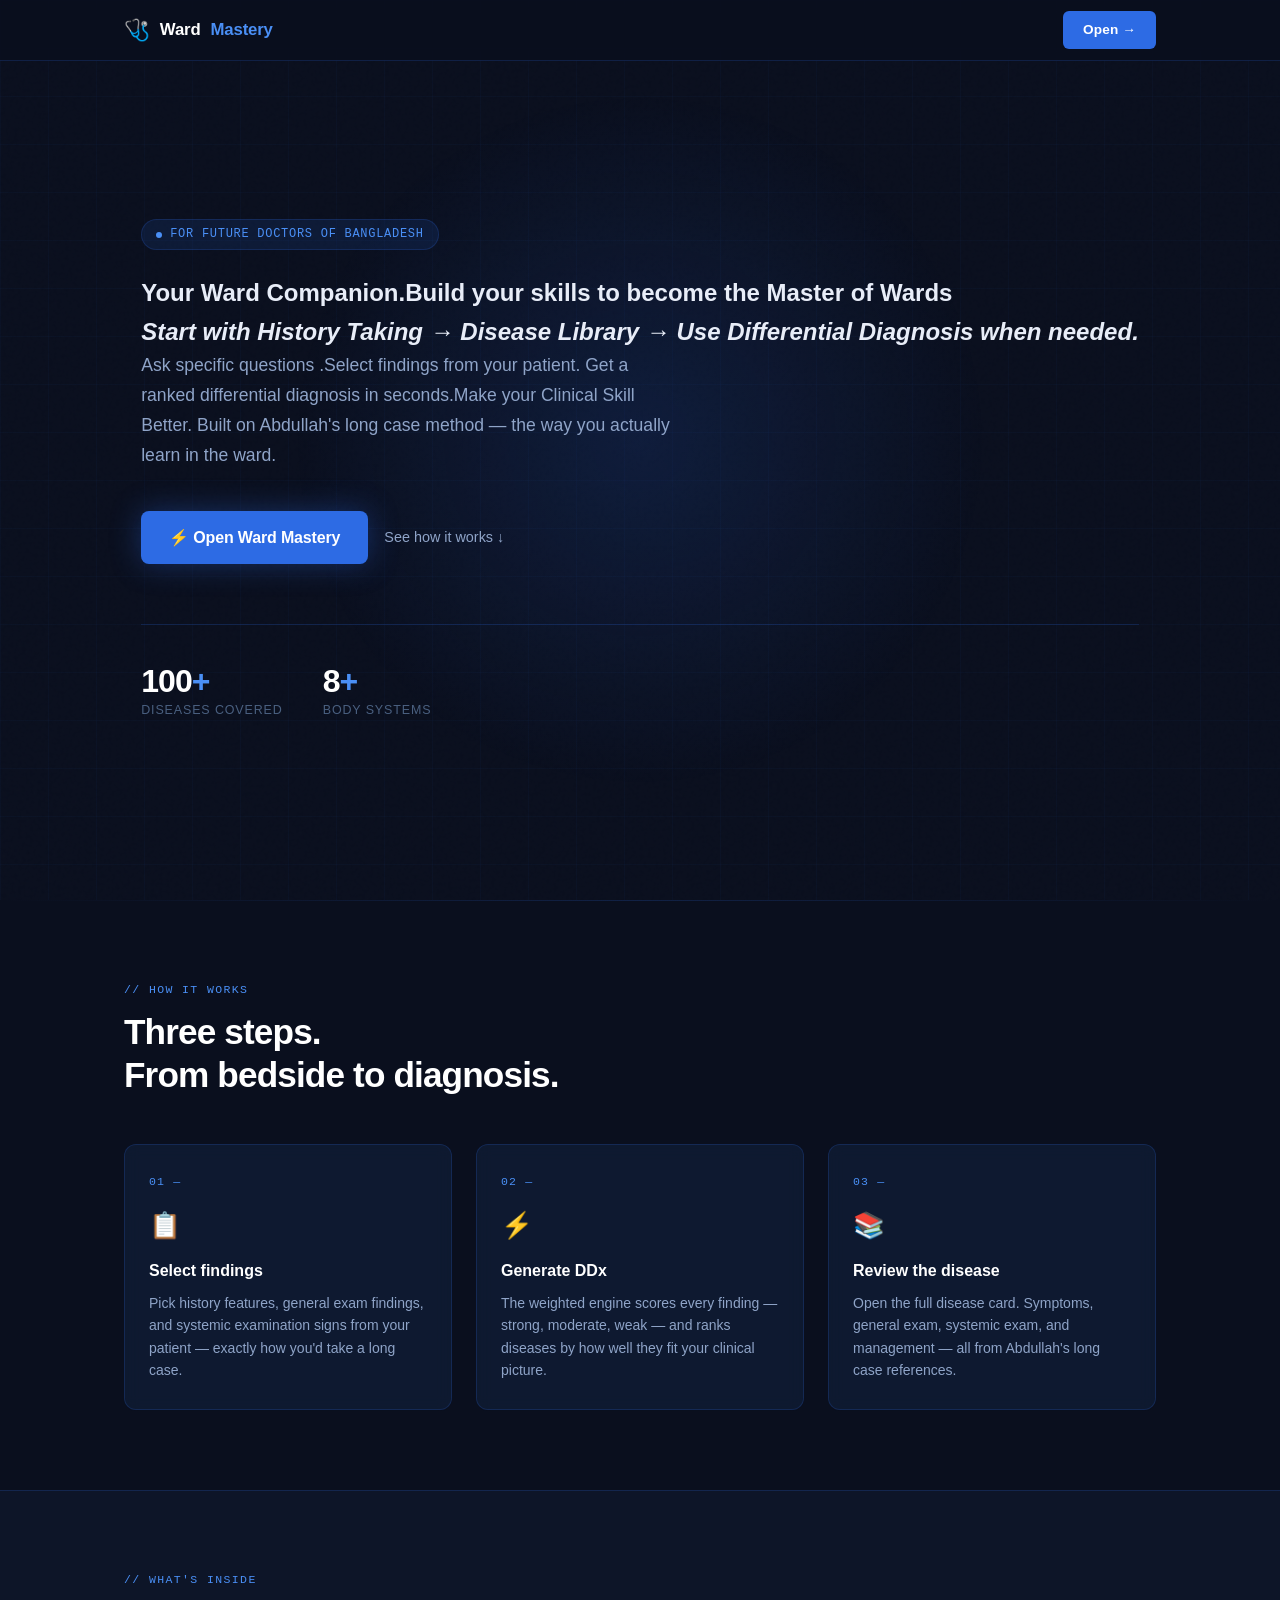
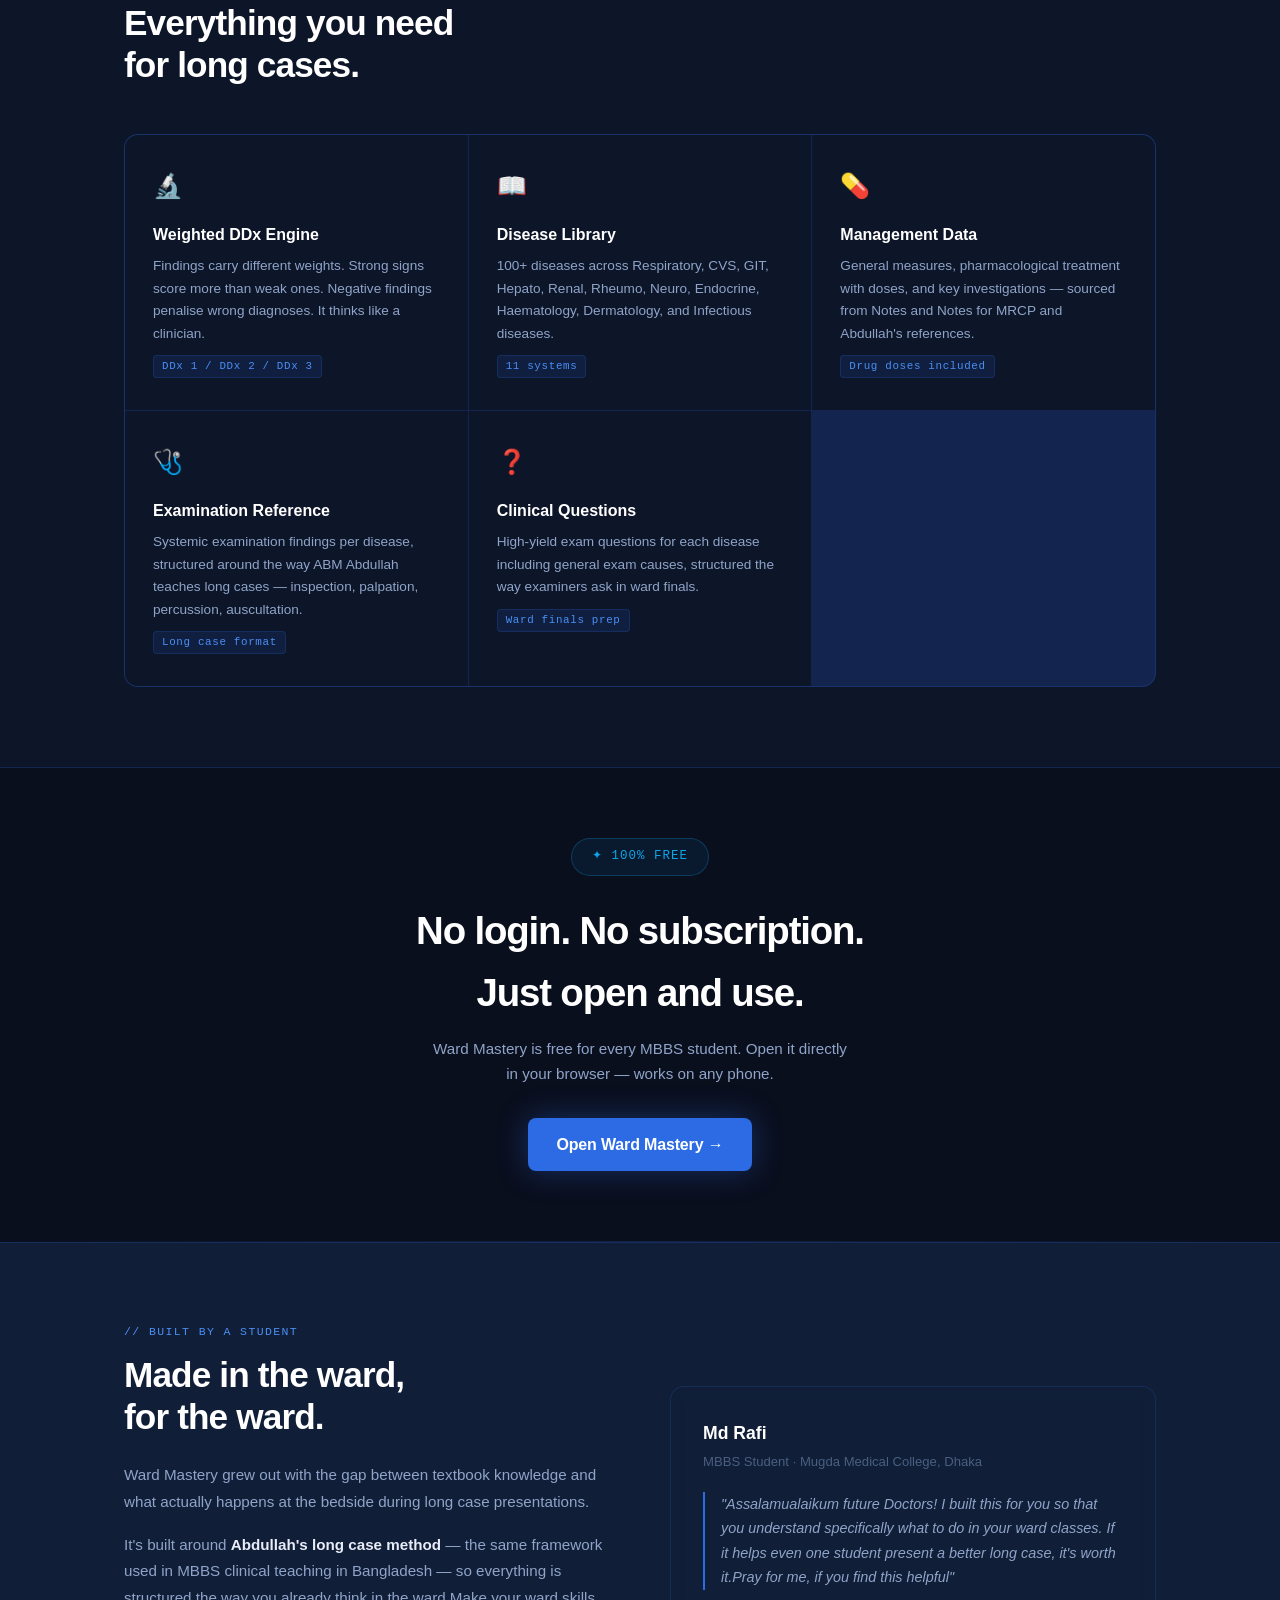
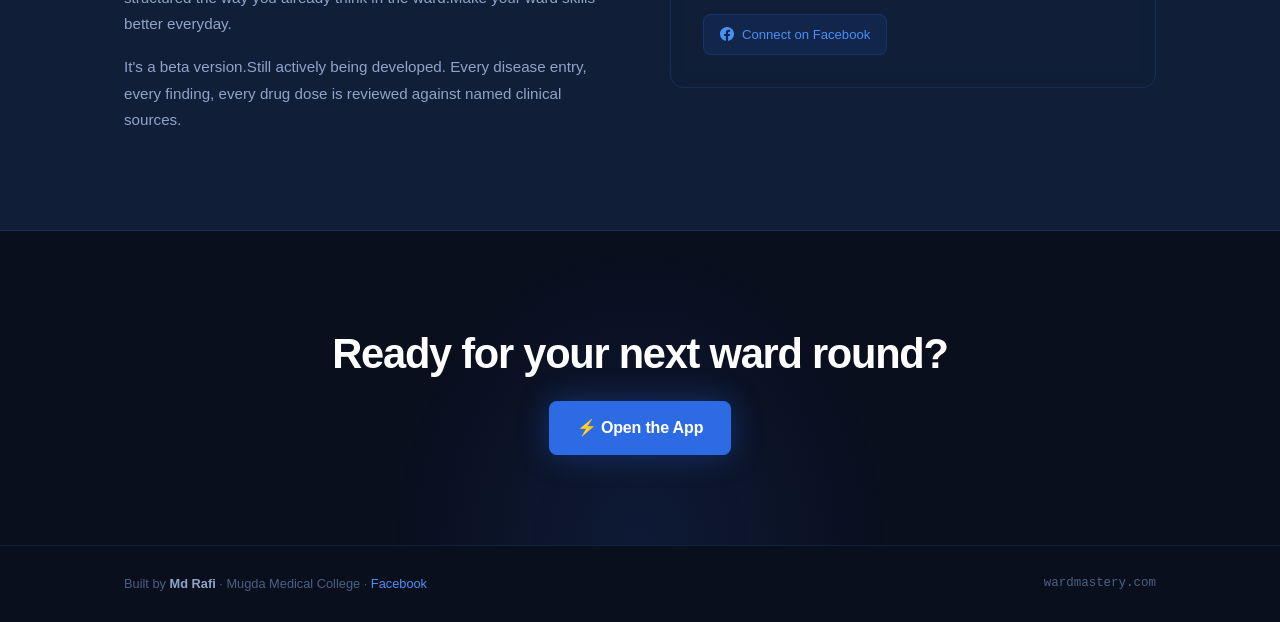
==== index.html @ 98b62cab "Update index.html" ====
<!DOCTYPE html>
<html lang="en">
<head>
  <meta charset="UTF-8" />
  <meta name="viewport" content="width=device-width, initial-scale=1.0" />

  <!-- SEO -->
  <title>Ward Mastery — Clinical Diagnosis Tool for MBBS Students</title>
  <meta name="description" content="Ward Mastery is a clinical diagnosis tool built for MBBS students to help in their ward classes such as - history taking and clinical examination. Weighted differential diagnosis engine, 100+ diseases, clinical examination references — all in one place." />
  <meta name="keywords" content="MBBS ward, clinical diagnosis, differential diagnosis, DDx, medical student Bangladesh, ward rounds, clinical medicine" />
  <meta name="author" content="Md Rafi, Mugda Medical College" />
  <link rel="canonical" href="https://wardmastery.com/" />

  <!-- Open Graph (WhatsApp / Facebook preview) -->
  <meta property="og:type" content="website" />
  <meta property="og:url" content="https://wardmastery.com/" />
  <meta property="og:title" content="Ward Mastery — Clinical Diagnosis Tool for MBBS Students" />
  <meta property="og:description" content="Clinical DDx engine for ward rounds. 100+ diseases, weighted scoring, clinical examination references. Built by a student, for students." />
  <meta property="og:image" content="https://wardmastery.com/og-image.png" />

  <!-- Twitter Card -->
  <meta name="twitter:card" content="summary_large_image" />
  <meta name="twitter:title" content="Ward Mastery — Clinical Diagnosis Tool" />
  <meta name="twitter:description" content="DDx engine for MBBS ward rounds. 100+ diseases. Built by Md Rafi, Mugda Medical College." />

  <style>
    /* ── TOKENS ─────────────────────────────────────────── */
    :root {
      --navy:      #0a0f1e;
      --navy-2:    #0d1528;
      --navy-3:    #111e38;
      --blue:      #1a3a6b;
      --accent:    #2d6be4;
      --accent-2:  #4a8ff5;
      --teal:      #0ea5e9;
      --glow:      rgba(45,107,228,0.18);
      --text:      #e8edf8;
      --text-dim:  #8fa4c8;
      --text-faint:#4a6080;
      --border:    rgba(45,107,228,0.2);
      --card-bg:   rgba(17,30,56,0.7);
      --white:     #ffffff;
      --font-head: 'Sora', 'Inter', sans-serif;
      --font-body: 'Inter', 'Segoe UI', sans-serif;
      --font-mono: 'JetBrains Mono', monospace;
    }

    /* ── RESET ──────────────────────────────────────────── */
    *, *::before, *::after { box-sizing: border-box; margin: 0; padding: 0; }
    html { scroll-behavior: smooth; }
    body {
      background: var(--navy);
      color: var(--text);
      font-family: var(--font-body);
      font-size: 16px;
      line-height: 1.6;
      overflow-x: hidden;
    }
    a { color: inherit; text-decoration: none; }
    img { display: block; max-width: 100%; }

    /* ── FONTS ──────────────────────────────────────────── */
    @import url('https://fonts.googleapis.com/css2?family=Sora:wght@300;400;600;700;800&family=Inter:wght@300;400;500;600&family=JetBrains+Mono:wght@400;500&display=swap');

    /* ── NOISE TEXTURE OVERLAY ──────────────────────────── */
    body::before {
      content: '';
      position: fixed;
      inset: 0;
      background-image: url("data:image/svg+xml,%3Csvg viewBox='0 0 256 256' xmlns='http://www.w3.org/2000/svg'%3E%3Cfilter id='noise'%3E%3CfeTurbulence type='fractalNoise' baseFrequency='0.9' numOctaves='4' stitchTiles='stitch'/%3E%3C/filter%3E%3Crect width='100%25' height='100%25' filter='url(%23noise)' opacity='0.04'/%3E%3C/svg%3E");
      pointer-events: none;
      z-index: 0;
      opacity: 0.4;
    }

    /* ── GRID LINES (signature element) ─────────────────── */
    body::after {
      content: '';
      position: fixed;
      inset: 0;
      background-image:
        linear-gradient(rgba(45,107,228,0.04) 1px, transparent 1px),
        linear-gradient(90deg, rgba(45,107,228,0.04) 1px, transparent 1px);
      background-size: 48px 48px;
      pointer-events: none;
      z-index: 0;
    }

    /* ── LAYOUT UTILITIES ───────────────────────────────── */
    .container {
      max-width: 1080px;
      margin: 0 auto;
      padding: 0 24px;
      position: relative;
      z-index: 1;
    }
    .section { padding: 80px 0; }

    /* ── NAV ────────────────────────────────────────────── */
    nav {
      position: fixed;
      top: 0; left: 0; right: 0;
      z-index: 100;
      background: rgba(10,15,30,0.85);
      backdrop-filter: blur(16px);
      border-bottom: 1px solid var(--border);
    }
    .nav-inner {
      display: flex;
      align-items: center;
      justify-content: space-between;
      height: 60px;
      max-width: 1080px;
      margin: 0 auto;
      padding: 0 24px;
    }
    .nav-logo {
      display: flex;
      align-items: center;
      gap: 10px;
      font-family: var(--font-head);
      font-weight: 700;
      font-size: 1.05rem;
      color: var(--white);
      letter-spacing: -0.01em;
    }
    .nav-logo .stethoscope { font-size: 1.3rem; }
    .nav-logo span { color: var(--accent-2); }
    .nav-cta {
      background: var(--accent);
      color: var(--white);
      padding: 8px 20px;
      border-radius: 6px;
      font-size: 0.85rem;
      font-weight: 600;
      font-family: var(--font-head);
      letter-spacing: 0.01em;
      transition: background 0.2s;
    }
    .nav-cta:hover { background: var(--accent-2); }

    /* ── HERO ───────────────────────────────────────────── */
    .hero {
      min-height: 100vh;
      display: flex;
      align-items: center;
      padding: 100px 0 60px;
      position: relative;
      overflow: hidden;
    }
    /* Radial glow behind hero */
    .hero-glow {
      position: absolute;
      top: 10%;
      left: 50%;
      transform: translateX(-50%);
      width: 700px;
      height: 700px;
      background: radial-gradient(ellipse at center, rgba(45,107,228,0.15) 0%, transparent 70%);
      pointer-events: none;
    }
    .hero-eyebrow {
      display: inline-flex;
      align-items: center;
      gap: 8px;
      background: rgba(45,107,228,0.12);
      border: 1px solid var(--border);
      border-radius: 100px;
      padding: 5px 14px;
      font-size: 0.75rem;
      font-family: var(--font-mono);
      color: var(--accent-2);
      letter-spacing: 0.06em;
      text-transform: uppercase;
      margin-bottom: 24px;
    }
    .hero-eyebrow::before {
      content: '';
      width: 6px; height: 6px;
      border-radius: 50%;
      background: var(--accent-2);
      animation: pulse 2s infinite;
    }
    @keyframes pulse {
      0%, 100% { opacity: 1; transform: scale(1); }
      50% { opacity: 0.5; transform: scale(0.8); }
    }
    .hero h1 {
      font-family: var(--font-head);
      font-size: clamp(2.4rem, 6vw, 4rem);
      font-weight: 800;
      line-height: 1.1;
      letter-spacing: -0.03em;
      color: var(--white);
      margin-bottom: 20px;
    }
    .hero h1 em {
      font-style: normal;
      background: linear-gradient(135deg, var(--accent-2), var(--teal));
      -webkit-background-clip: text;
      -webkit-text-fill-color: transparent;
      background-clip: text;
    }
    .hero-sub {
      font-size: 1.1rem;
      color: var(--text-dim);
      max-width: 540px;
      margin-bottom: 40px;
      font-weight: 400;
      line-height: 1.7;
    }
    .hero-actions {
      display: flex;
      align-items: center;
      gap: 16px;
      flex-wrap: wrap;
    }
    .btn-primary {
      display: inline-flex;
      align-items: center;
      gap: 8px;
      background: var(--accent);
      color: var(--white);
      padding: 14px 28px;
      border-radius: 8px;
      font-family: var(--font-head);
      font-weight: 700;
      font-size: 1rem;
      letter-spacing: -0.01em;
      transition: all 0.2s;
      box-shadow: 0 0 30px rgba(45,107,228,0.35);
    }
    .btn-primary:hover {
      background: var(--accent-2);
      box-shadow: 0 0 40px rgba(74,143,245,0.45);
      transform: translateY(-1px);
    }
    .btn-ghost {
      display: inline-flex;
      align-items: center;
      gap: 8px;
      color: var(--text-dim);
      font-size: 0.9rem;
      font-weight: 500;
      transition: color 0.2s;
    }
    .btn-ghost:hover { color: var(--text); }

    /* ── HERO STATS ROW ─────────────────────────────────── */
    .hero-stats {
      display: flex;
      gap: 40px;
      margin-top: 60px;
      padding-top: 40px;
      border-top: 1px solid var(--border);
      flex-wrap: wrap;
    }
    .stat-item {}
    .stat-num {
      font-family: var(--font-head);
      font-size: 2rem;
      font-weight: 800;
      color: var(--white);
      letter-spacing: -0.03em;
      line-height: 1;
    }
    .stat-num span { color: var(--accent-2); }
    .stat-label {
      font-size: 0.78rem;
      color: var(--text-faint);
      text-transform: uppercase;
      letter-spacing: 0.07em;
      margin-top: 4px;
    }

    /* ── HOW IT WORKS ───────────────────────────────────── */
    .section-label {
      font-family: var(--font-mono);
      font-size: 0.72rem;
      letter-spacing: 0.12em;
      text-transform: uppercase;
      color: var(--accent-2);
      margin-bottom: 12px;
    }
    .section-title {
      font-family: var(--font-head);
      font-size: clamp(1.6rem, 3.5vw, 2.2rem);
      font-weight: 700;
      color: var(--white);
      letter-spacing: -0.025em;
      line-height: 1.2;
      margin-bottom: 48px;
    }
    .steps {
      display: grid;
      grid-template-columns: repeat(auto-fit, minmax(240px, 1fr));
      gap: 24px;
    }
    .step-card {
      background: var(--card-bg);
      border: 1px solid var(--border);
      border-radius: 12px;
      padding: 28px 24px;
      backdrop-filter: blur(8px);
      transition: border-color 0.2s, transform 0.2s;
    }
    .step-card:hover {
      border-color: rgba(45,107,228,0.5);
      transform: translateY(-2px);
    }
    .step-num {
      font-family: var(--font-mono);
      font-size: 0.72rem;
      color: var(--accent-2);
      letter-spacing: 0.1em;
      margin-bottom: 14px;
    }
    .step-icon { font-size: 1.6rem; margin-bottom: 12px; }
    .step-title {
      font-family: var(--font-head);
      font-weight: 600;
      font-size: 1rem;
      color: var(--white);
      margin-bottom: 8px;
    }
    .step-desc {
      font-size: 0.875rem;
      color: var(--text-dim);
      line-height: 1.6;
    }

    /* ── FEATURES GRID ──────────────────────────────────── */
    .features {
      background: var(--navy-2);
      border-top: 1px solid var(--border);
      border-bottom: 1px solid var(--border);
    }
    .features-grid {
      display: grid;
      grid-template-columns: repeat(auto-fit, minmax(280px, 1fr));
      gap: 1px;
      background: var(--border);
      border: 1px solid var(--border);
      border-radius: 14px;
      overflow: hidden;
    }
    .feature-cell {
      background: var(--navy-2);
      padding: 32px 28px;
      transition: background 0.2s;
    }
    .feature-cell:hover { background: var(--navy-3); }
    .feature-icon {
      font-size: 1.5rem;
      margin-bottom: 16px;
    }
    .feature-title {
      font-family: var(--font-head);
      font-weight: 600;
      font-size: 1rem;
      color: var(--white);
      margin-bottom: 8px;
    }
    .feature-desc {
      font-size: 0.85rem;
      color: var(--text-dim);
      line-height: 1.65;
    }
    .tag {
      display: inline-block;
      background: rgba(45,107,228,0.12);
      border: 1px solid var(--border);
      border-radius: 4px;
      padding: 2px 8px;
      font-family: var(--font-mono);
      font-size: 0.68rem;
      color: var(--accent-2);
      letter-spacing: 0.06em;
      margin-top: 10px;
    }

    /* ── FREE BANNER ────────────────────────────────────── */
    .free-banner {
      text-align: center;
      padding: 70px 0;
    }
    .free-badge {
      display: inline-flex;
      align-items: center;
      gap: 10px;
      background: rgba(14,165,233,0.08);
      border: 1px solid rgba(14,165,233,0.25);
      border-radius: 100px;
      padding: 8px 20px;
      font-family: var(--font-mono);
      font-size: 0.78rem;
      color: var(--teal);
      letter-spacing: 0.08em;
      text-transform: uppercase;
      margin-bottom: 24px;
    }
    .free-banner h2 {
      font-family: var(--font-head);
      font-size: clamp(1.6rem, 4vw, 2.4rem);
      font-weight: 800;
      color: var(--white);
      letter-spacing: -0.03em;
      margin-bottom: 14px;
    }
    .free-banner p {
      color: var(--text-dim);
      font-size: 0.95rem;
      max-width: 420px;
      margin: 0 auto 32px;
    }

    /* ── ABOUT ──────────────────────────────────────────── */
    .about {
      background: var(--navy-3);
      border-top: 1px solid var(--border);
      border-bottom: 1px solid var(--border);
    }
    .about-inner {
      display: grid;
      grid-template-columns: 1fr 1fr;
      gap: 60px;
      align-items: center;
    }
    .about-text {}
    .about-text p {
      color: var(--text-dim);
      font-size: 0.95rem;
      line-height: 1.75;
      margin-bottom: 16px;
    }
    .about-text p strong { color: var(--text); font-weight: 600; }
    .about-card {
      background: var(--card-bg);
      border: 1px solid var(--border);
      border-radius: 14px;
      padding: 32px;
      backdrop-filter: blur(8px);
    }
    .about-card-name {
      font-family: var(--font-head);
      font-weight: 700;
      font-size: 1.1rem;
      color: var(--white);
      margin-bottom: 4px;
    }
    .about-card-role {
      font-size: 0.82rem;
      color: var(--text-faint);
      margin-bottom: 20px;
    }
    .about-card-quote {
      font-size: 0.9rem;
      color: var(--text-dim);
      line-height: 1.7;
      border-left: 2px solid var(--accent);
      padding-left: 16px;
      font-style: italic;
      margin-bottom: 24px;
    }
    .about-social {
      display: inline-flex;
      align-items: center;
      gap: 8px;
      background: rgba(45,107,228,0.12);
      border: 1px solid var(--border);
      border-radius: 8px;
      padding: 9px 16px;
      font-size: 0.82rem;
      color: var(--accent-2);
      font-weight: 500;
      transition: all 0.2s;
    }
    .about-social:hover {
      background: rgba(45,107,228,0.22);
      border-color: rgba(45,107,228,0.5);
    }

    /* ── CTA BOTTOM ─────────────────────────────────────── */
    .cta-bottom {
      text-align: center;
      padding: 90px 0;
      position: relative;
    }
    .cta-glow {
      position: absolute;
      bottom: 0; left: 50%;
      transform: translateX(-50%);
      width: 500px; height: 300px;
      background: radial-gradient(ellipse at bottom, rgba(45,107,228,0.12) 0%, transparent 70%);
      pointer-events: none;
    }
    .cta-bottom h2 {
      font-family: var(--font-head);
      font-size: clamp(1.8rem, 4vw, 2.6rem);
      font-weight: 800;
      color: var(--white);
      letter-spacing: -0.03em;
      margin-bottom: 14px;
    }
    .cta-bottom p {
      color: var(--text-dim);
      font-size: 0.95rem;
      margin-bottom: 32px;
    }

    /* ── FOOTER ─────────────────────────────────────────── */
    footer {
      border-top: 1px solid var(--border);
      padding: 28px 0;
    }
    .footer-inner {
      display: flex;
      align-items: center;
      justify-content: space-between;
      gap: 16px;
      flex-wrap: wrap;
    }
    .footer-left {
      font-size: 0.8rem;
      color: var(--text-faint);
    }
    .footer-left strong { color: var(--text-dim); }
    .footer-right {
      font-size: 0.78rem;
      color: var(--text-faint);
      font-family: var(--font-mono);
    }

    /* ── DIVIDER ────────────────────────────────────────── */
    .divider {
      height: 1px;
      background: linear-gradient(90deg, transparent, var(--border), transparent);
      margin: 0;
    }

    /* ── RESPONSIVE ─────────────────────────────────────── */
    @media (max-width: 700px) {
      .about-inner { grid-template-columns: 1fr; gap: 32px; }
      .hero-stats { gap: 24px; }
      .section { padding: 60px 0; }
    }
  </style>
</head>
<body>

  <!-- NAV -->
  <nav>
    <div class="nav-inner">
      <div class="nav-logo">
        <span class="stethoscope">🩺</span>
        Ward<span>Mastery</span>
      </div>
      <a href="app.html" class="nav-cta">Open →</a>
    </div>
  </nav>

  <!-- HERO -->
  <section class="hero">
    <div class="hero-glow"></div>
    <div class="container">
      <div class="hero-eyebrow">For Future Doctors of Bangladesh</div>
      <h2>
        Your Ward Companion.Build your skills to become the Master of Wards<br />
        <em>Start with History Taking → Disease Library → Use Differential Diagnosis when needed.</em>
      </h2>
      <p class="hero-sub">
       Ask specific questions .Select findings from your patient. Get a ranked differential diagnosis in seconds.Make your Clinical Skill Better. Built on Abdullah's long case method — the way you actually learn in the ward.
      </p>
      <div class="hero-actions">
        <a href="app.html" class="btn-primary">
          ⚡ Open Ward Mastery
        </a>
        <a href="#how-it-works" class="btn-ghost">
          See how it works ↓
        </a>
      </div>
      <div class="hero-stats">
        <div class="stat-item">
          <div class="stat-num">100<span>+</span></div>
          <div class="stat-label">Diseases covered</div>
        </div>
        <div class="stat-item">
          <div class="stat-num">8<span>+</span></div>
          <div class="stat-label">Body systems</div>
        </div>
        <div class="stat-item">
        

  </section>

  <div class="divider"></div>

  <!-- HOW IT WORKS -->
  <section class="section" id="how-it-works">
    <div class="container">
      <div class="section-label">// how it works</div>
      <h2 class="section-title">Three steps.<br />From bedside to diagnosis.</h2>
      <div class="steps">
        <div class="step-card">
          <div class="step-num">01 —</div>
          <div class="step-icon">📋</div>
          <div class="step-title">Select findings</div>
          <p class="step-desc">Pick history features, general exam findings, and systemic examination signs from your patient — exactly how you'd take a long case.</p>
        </div>
        <div class="step-card">
          <div class="step-num">02 —</div>
          <div class="step-icon">⚡</div>
          <div class="step-title">Generate DDx</div>
          <p class="step-desc">The weighted engine scores every finding — strong, moderate, weak — and ranks diseases by how well they fit your clinical picture.</p>
        </div>
        <div class="step-card">
          <div class="step-num">03 —</div>
          <div class="step-icon">📚</div>
          <div class="step-title">Review the disease</div>
          <p class="step-desc">Open the full disease card. Symptoms, general exam, systemic exam, and management — all from Abdullah's long case references.</p>
        </div>
      </div>
    </div>
  </section>

  <!-- FEATURES -->
  <section class="section features" id="features">
    <div class="container">
      <div class="section-label">// what's inside</div>
      <h2 class="section-title">Everything you need<br />for long cases.</h2>
      <div class="features-grid">
        <div class="feature-cell">
          <div class="feature-icon">🔬</div>
          <div class="feature-title">Weighted DDx Engine</div>
          <p class="feature-desc">Findings carry different weights. Strong signs score more than weak ones. Negative findings penalise wrong diagnoses. It thinks like a clinician.</p>
          <div class="tag">DDx 1 / DDx 2 / DDx 3</div>
        </div>
        <div class="feature-cell">
          <div class="feature-icon">📖</div>
          <div class="feature-title">Disease Library</div>
          <p class="feature-desc">100+ diseases across Respiratory, CVS, GIT, Hepato, Renal, Rheumo, Neuro, Endocrine, Haematology, Dermatology, and Infectious diseases.</p>
          <div class="tag">11 systems</div>
        </div>
        <div class="feature-cell">
          <div class="feature-icon">💊</div>
          <div class="feature-title">Management Data</div>
          <p class="feature-desc">General measures, pharmacological treatment with doses, and key investigations — sourced from Notes and Notes for MRCP and Abdullah's references.</p>
          <div class="tag">Drug doses included</div>
        </div>
        <div class="feature-cell">
          <div class="feature-icon">🩺</div>
          <div class="feature-title">Examination Reference</div>
          <p class="feature-desc">Systemic examination findings per disease, structured around the way ABM Abdullah teaches long cases — inspection, palpation, percussion, auscultation.</p>
          <div class="tag">Long case format</div>
        </div>
        <div class="feature-cell">
          <div class="feature-icon">❓</div>
          <div class="feature-title">Clinical Questions</div>
          <p class="feature-desc">High-yield exam questions for each disease including general exam causes, structured the way examiners ask in ward finals.</p>
          <div class="tag">Ward finals prep</div>
        </div>
        </div>
      </div>
    </div>
  </section>

  <!-- FREE BANNER -->
  <section class="free-banner">
    <div class="container">
      <div class="free-badge">✦ 100% Free</div>
      <h2>No login. No subscription.<br />Just open and use.</h2>
      <p>Ward Mastery is free for every MBBS student. Open it directly in your browser — works on any phone.</p>
      <a href="app.html" class="btn-primary">Open Ward Mastery →</a>
    </div>
  </section>

  <div class="divider"></div>

  <!-- ABOUT -->
  <section class="section about" id="about">
    <div class="container">
      <div class="about-inner">
        <div class="about-text">
          <div class="section-label">// built by a student</div>
          <h2 class="section-title" style="margin-bottom:24px">Made in the ward,<br />for the ward.</h2>
          <p>Ward Mastery grew out with the gap between textbook knowledge and what actually happens at the bedside during long case presentations.</p>
          <p>It's built around <strong>Abdullah's long case method</strong> — the same framework used in MBBS clinical teaching in Bangladesh — so everything is structured the way you already think in the ward.Make your ward skills better everyday.</p>
          <p>It's a beta version.Still actively being developed. Every disease entry, every finding, every drug dose is reviewed against named clinical sources.</p>
        </div>
        <div class="about-card">
          <div class="about-card-name">Md Rafi</div>
          <div class="about-card-role">MBBS Student · Mugda Medical College, Dhaka</div>
          <div class="about-card-quote">
            "Assalamualaikum future Doctors! I built this for you so that you understand specifically what to do in your ward classes. If it helps even one student present a better long case, it's worth it.Pray for me, if you find this helpful"
          </div>
          <a href="https://www.facebook.com/mohammadrafi1302" target="_blank" rel="noopener" class="about-social">
            <svg width="14" height="14" viewBox="0 0 24 24" fill="currentColor"><path d="M24 12.073c0-6.627-5.373-12-12-12s-12 5.373-12 12c0 5.99 4.388 10.954 10.125 11.854v-8.385H7.078v-3.47h3.047V9.43c0-3.007 1.792-4.669 4.533-4.669 1.312 0 2.686.235 2.686.235v2.953H15.83c-1.491 0-1.956.925-1.956 1.874v2.25h3.328l-.532 3.47h-2.796v8.385C19.612 23.027 24 18.062 24 12.073z"/></svg>
            Connect on Facebook
          </a>
        </div>
      </div>
    </div>
  </section>

  <!-- CTA BOTTOM -->
  <section class="cta-bottom">
    <div class="cta-glow"></div>
    <div class="container">
      <h2>Ready for your next ward round?</h2>
      <a href="app.html" class="btn-primary">⚡ Open the App</a>
    </div>
  </section>

  <!-- FOOTER -->
  <footer>
    <div class="container">
      <div class="footer-inner">
        <div class="footer-left">
          Built by <strong>Md Rafi</strong> · Mugda Medical College ·
          <a href="https://www.facebook.com/mohammadrafi1302" target="_blank" rel="noopener" style="color:var(--accent-2)">Facebook</a>
        </div>
        <div class="footer-right">wardmastery.com </div>
      </div>
    </div>
  </footer>

</body>
</html>
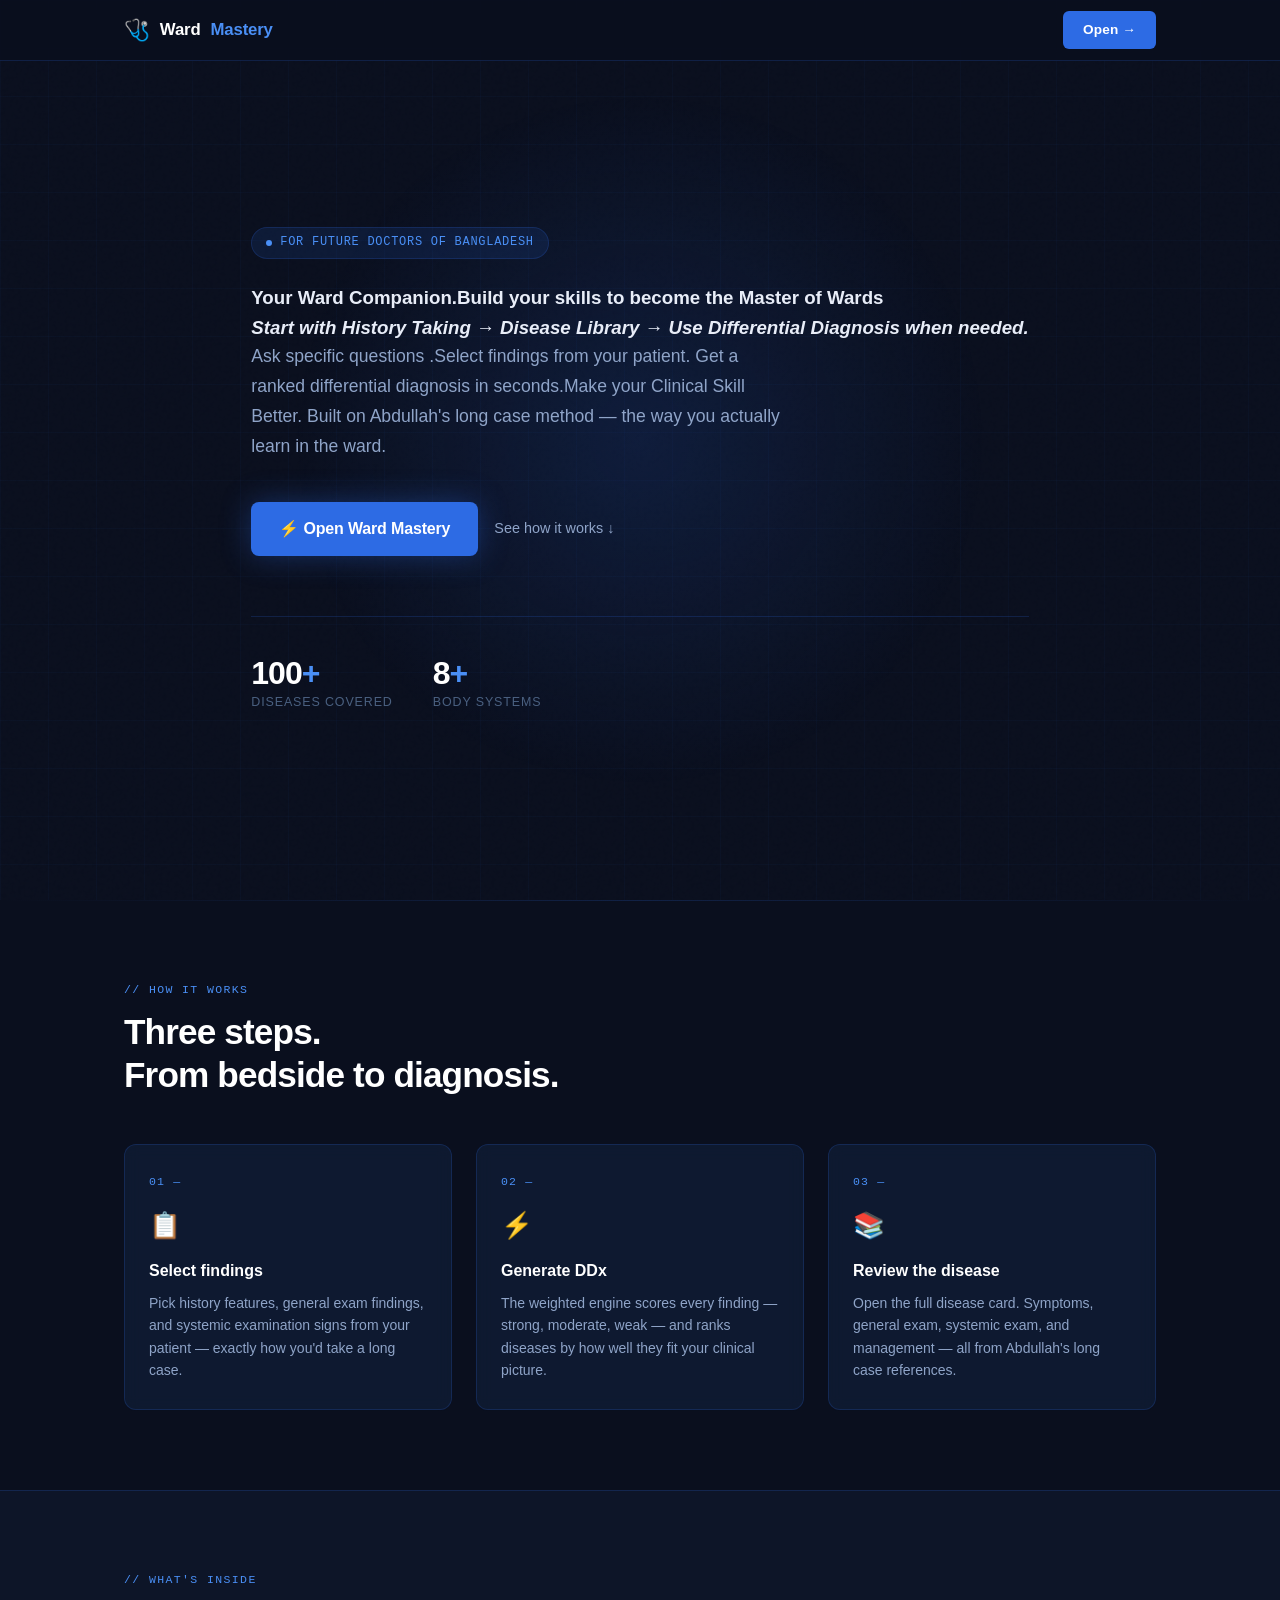
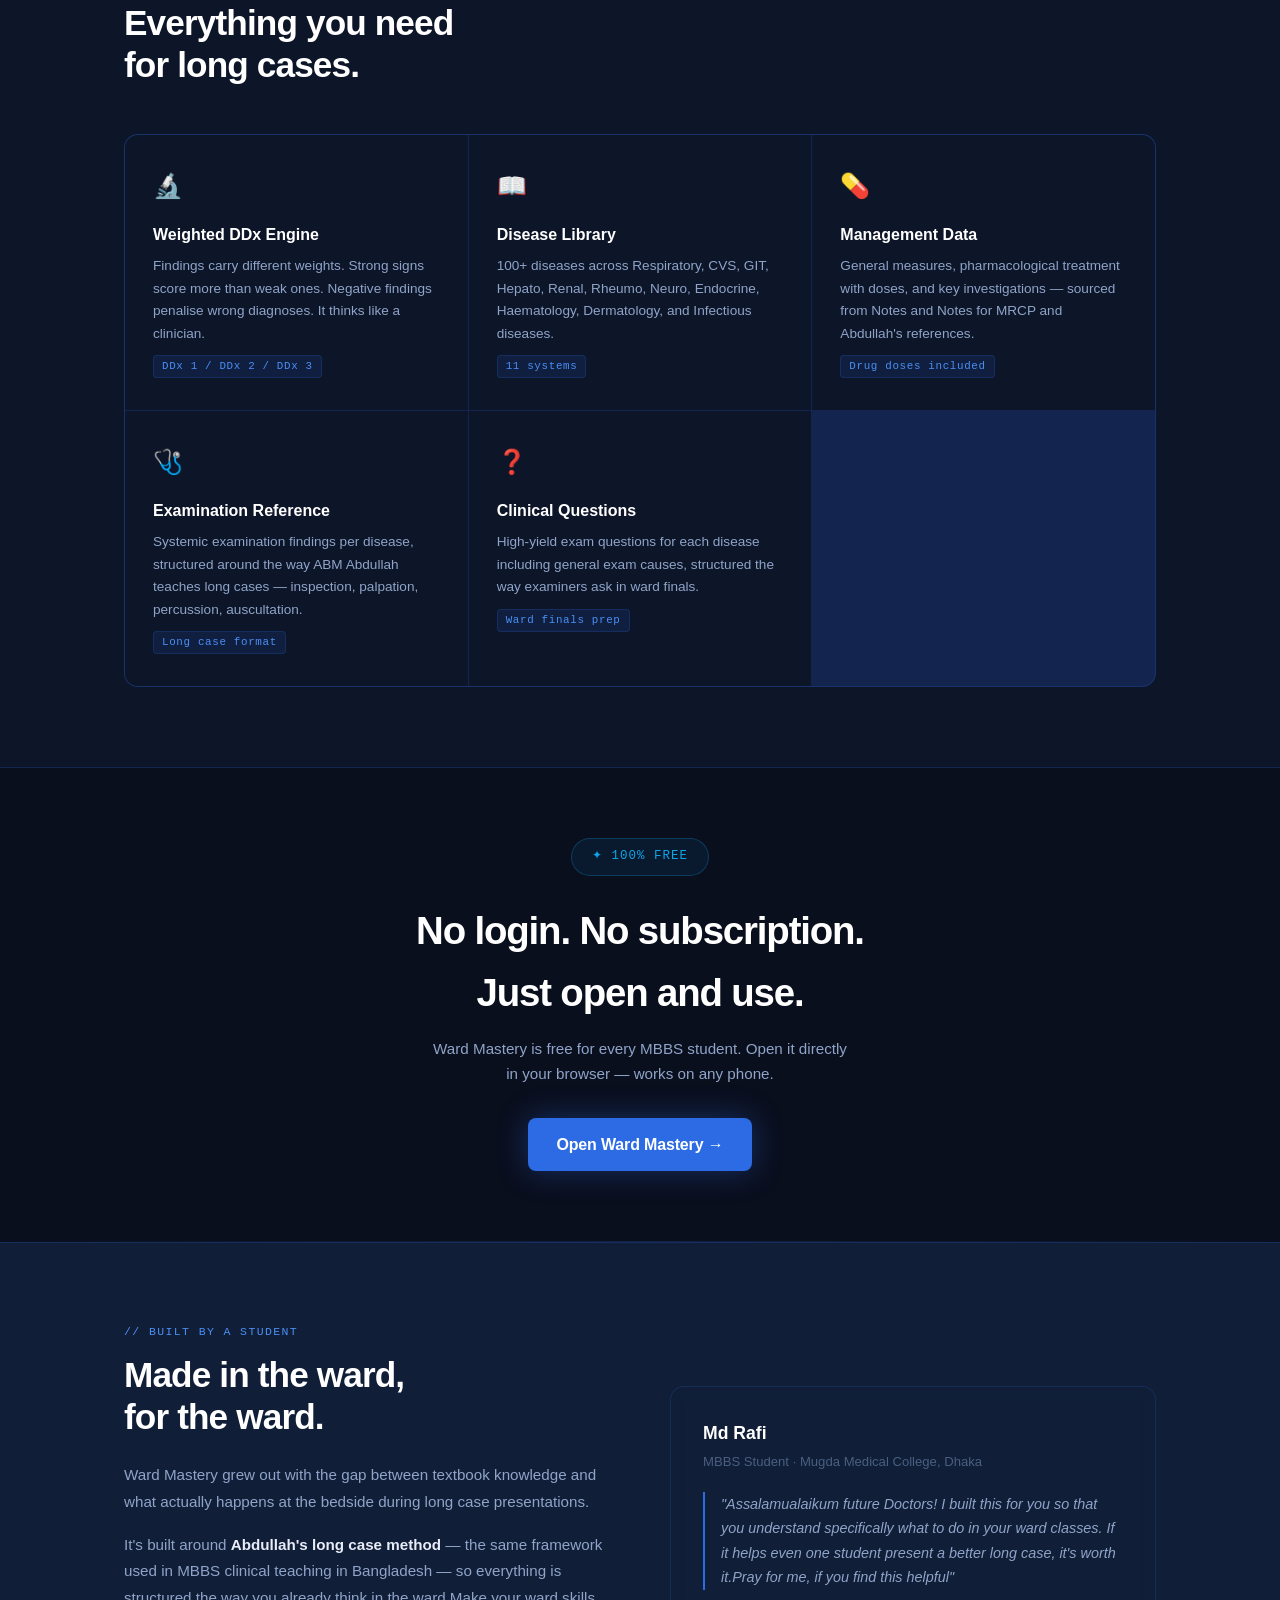
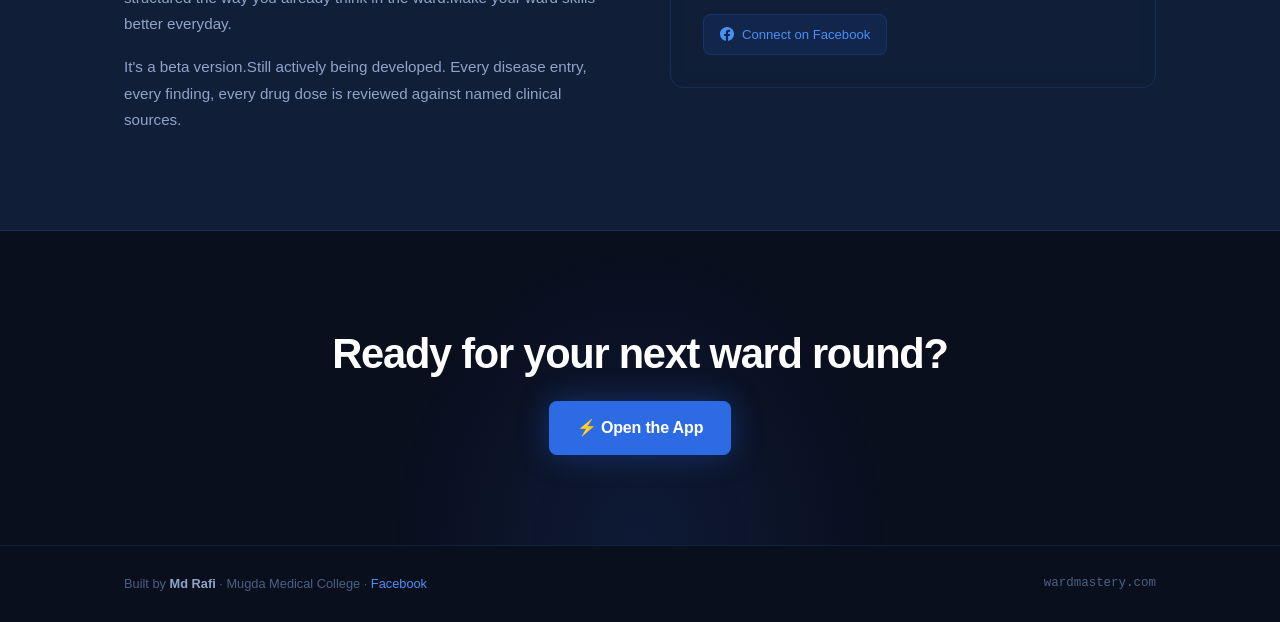
==== commit 284040f7: "Update index.html" ====
--- a/index.html
+++ b/index.html
@@ -564,10 +564,10 @@
     <div class="hero-glow"></div>
     <div class="container">
       <div class="hero-eyebrow">For Future Doctors of Bangladesh</div>
-      <h2>
+      <h3>
         Your Ward Companion.Build your skills to become the Master of Wards<br />
         <em>Start with History Taking → Disease Library → Use Differential Diagnosis when needed.</em>
-      </h2>
+      </h3>
       <p class="hero-sub">
        Ask specific questions .Select findings from your patient. Get a ranked differential diagnosis in seconds.Make your Clinical Skill Better. Built on Abdullah's long case method — the way you actually learn in the ward.
       </p>
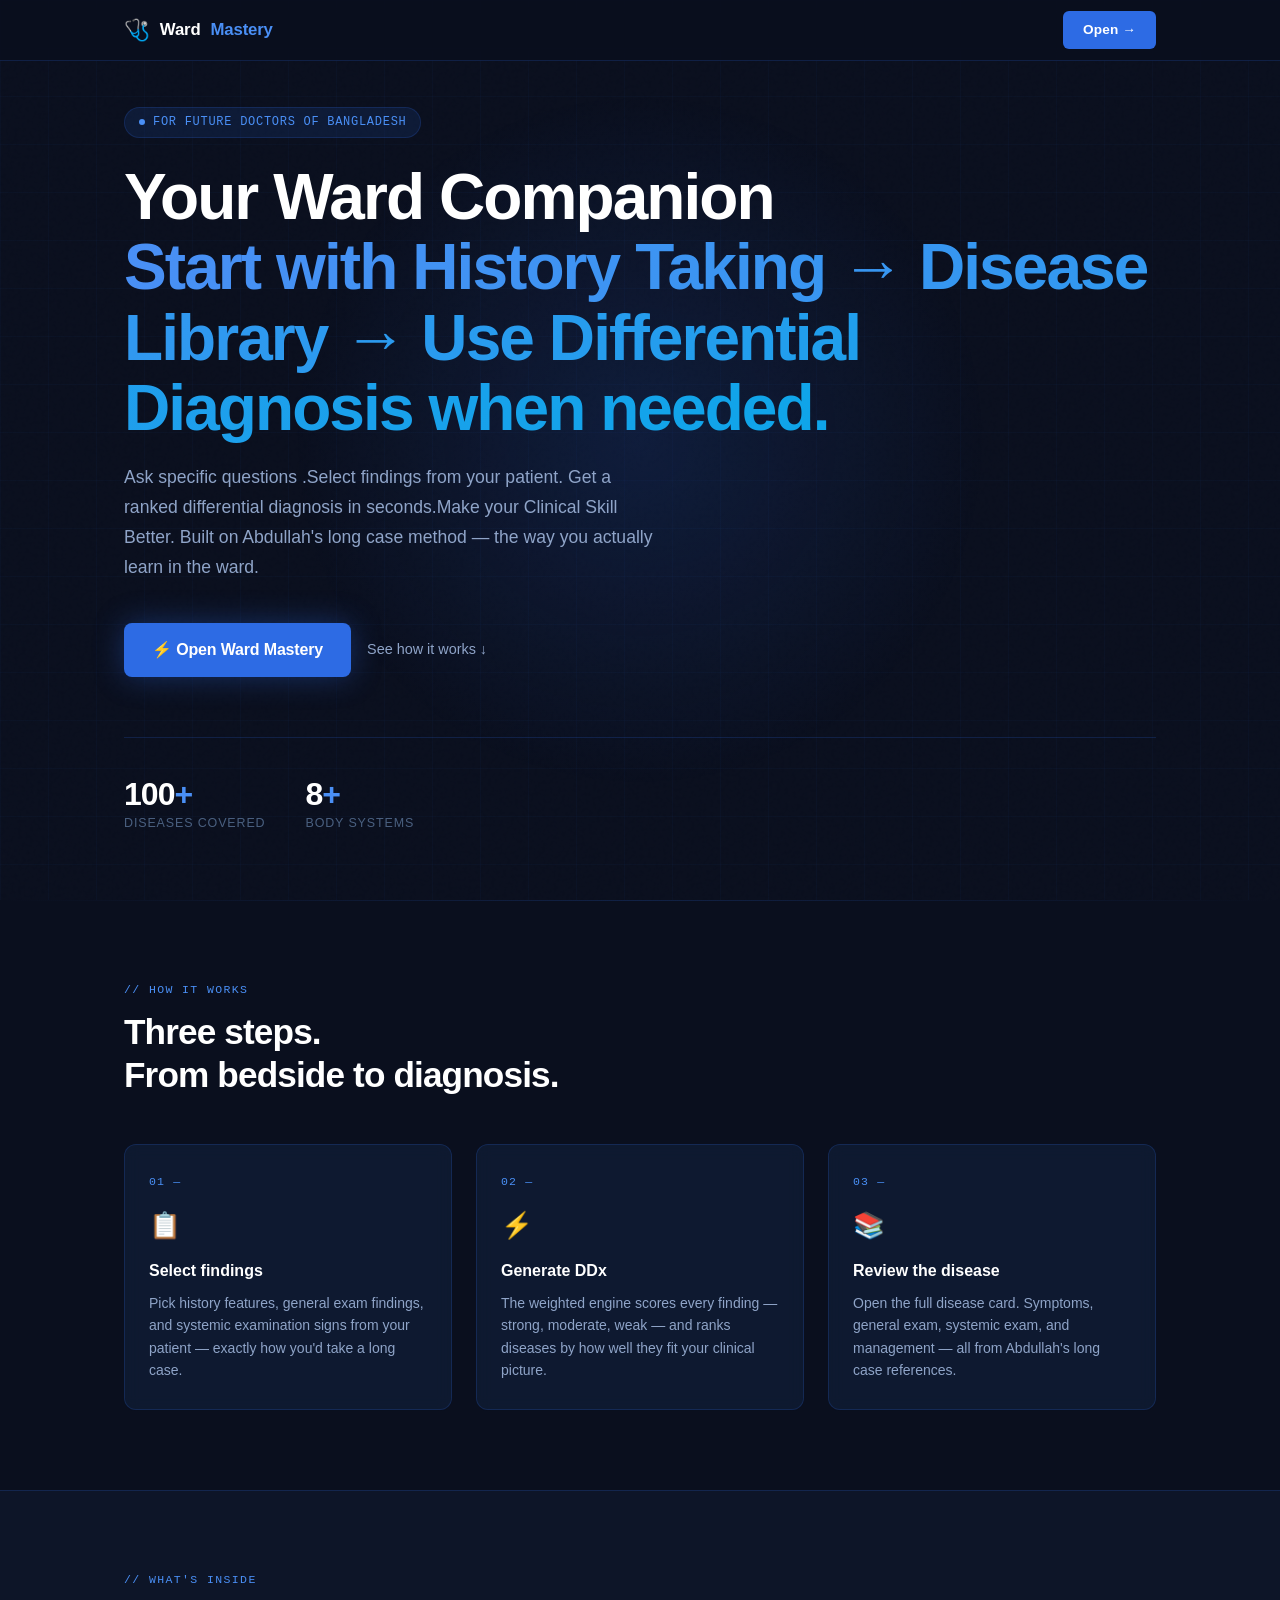
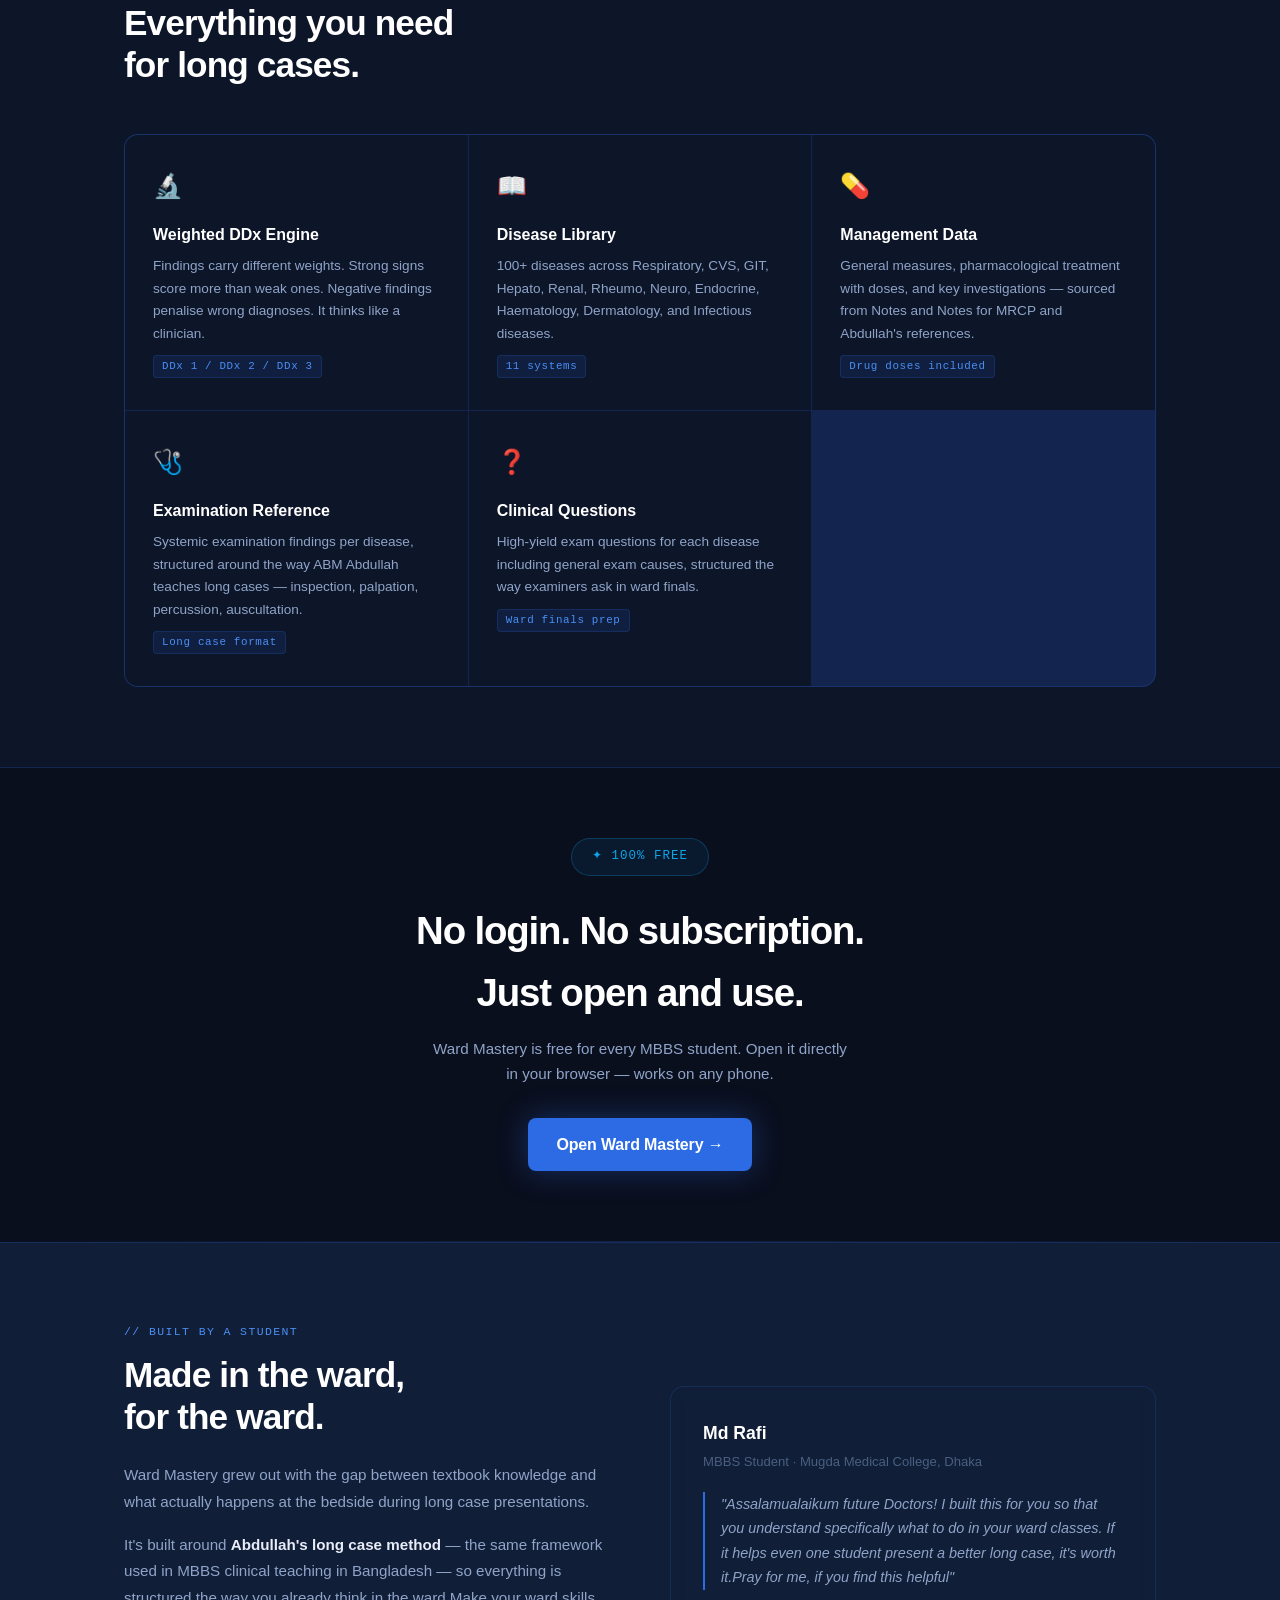
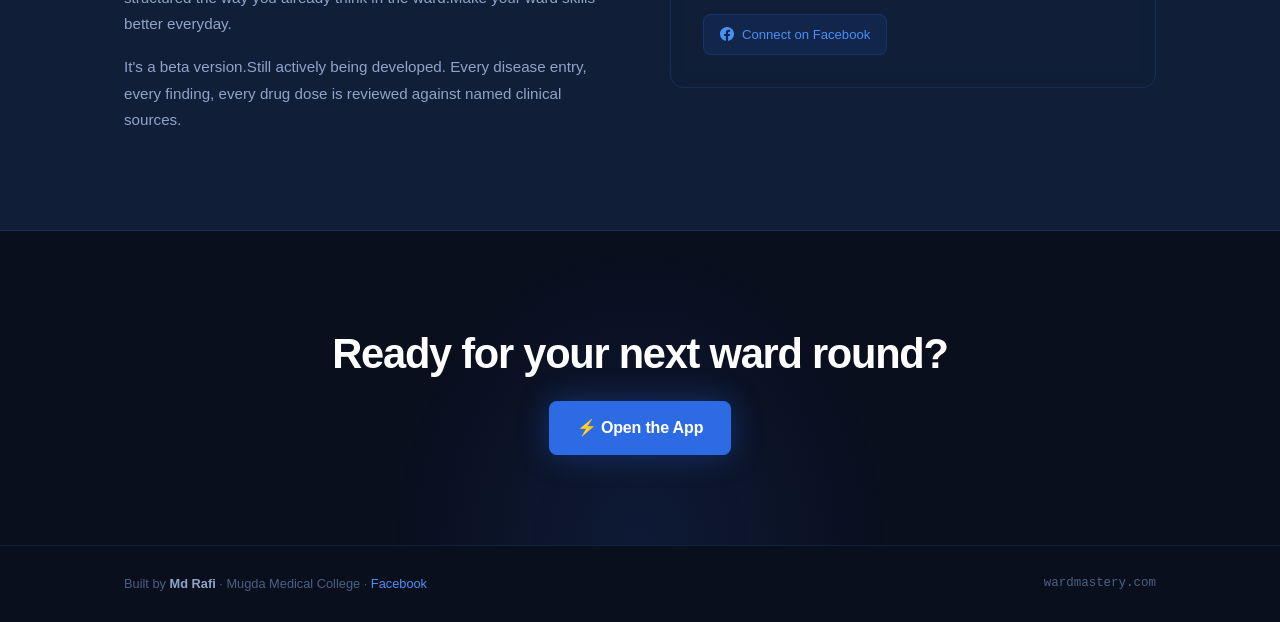
==== commit 5d1dae55: "Update index.html" ====
--- a/index.html
+++ b/index.html
@@ -564,10 +564,10 @@
     <div class="hero-glow"></div>
     <div class="container">
       <div class="hero-eyebrow">For Future Doctors of Bangladesh</div>
-      <h3>
-        Your Ward Companion.Build your skills to become the Master of Wards<br />
+      <h1>
+         Your Ward Companion<br />
         <em>Start with History Taking → Disease Library → Use Differential Diagnosis when needed.</em>
-      </h3>
+      </h1>
       <p class="hero-sub">
        Ask specific questions .Select findings from your patient. Get a ranked differential diagnosis in seconds.Make your Clinical Skill Better. Built on Abdullah's long case method — the way you actually learn in the ward.
       </p>
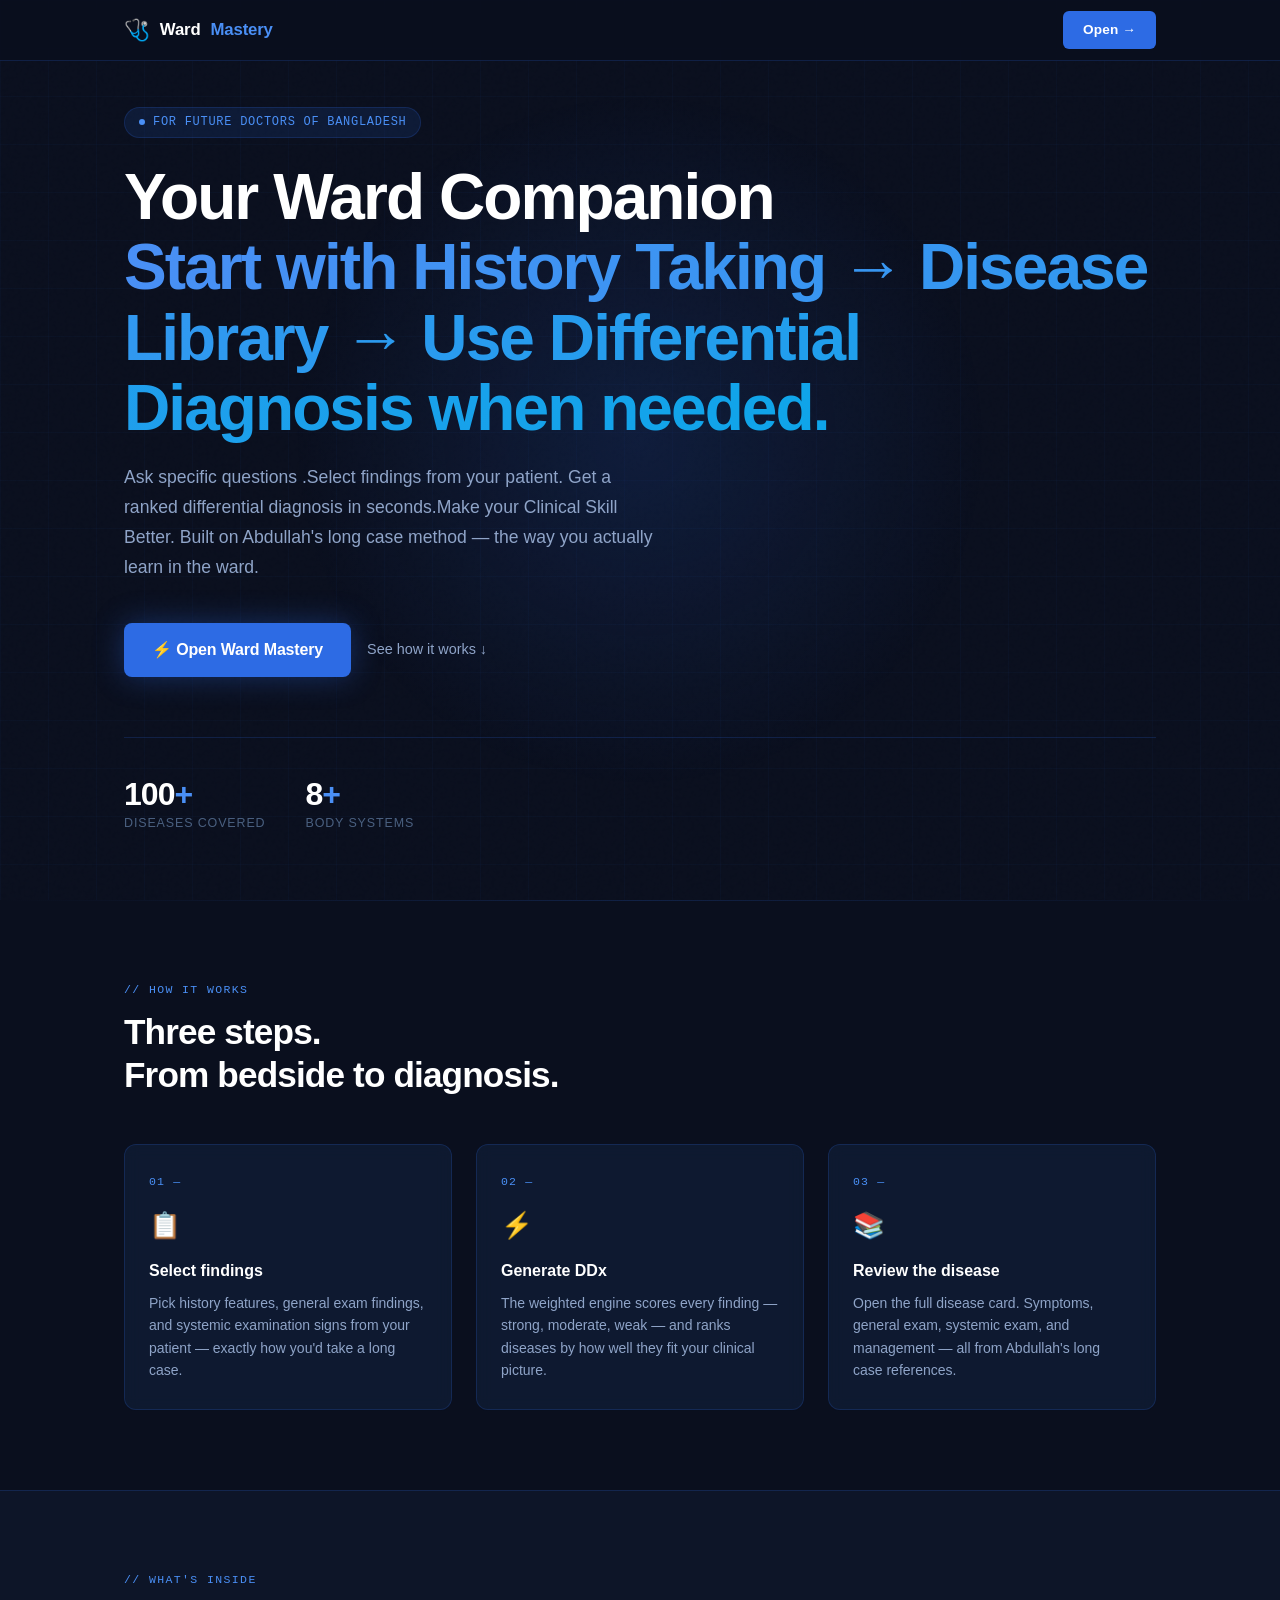
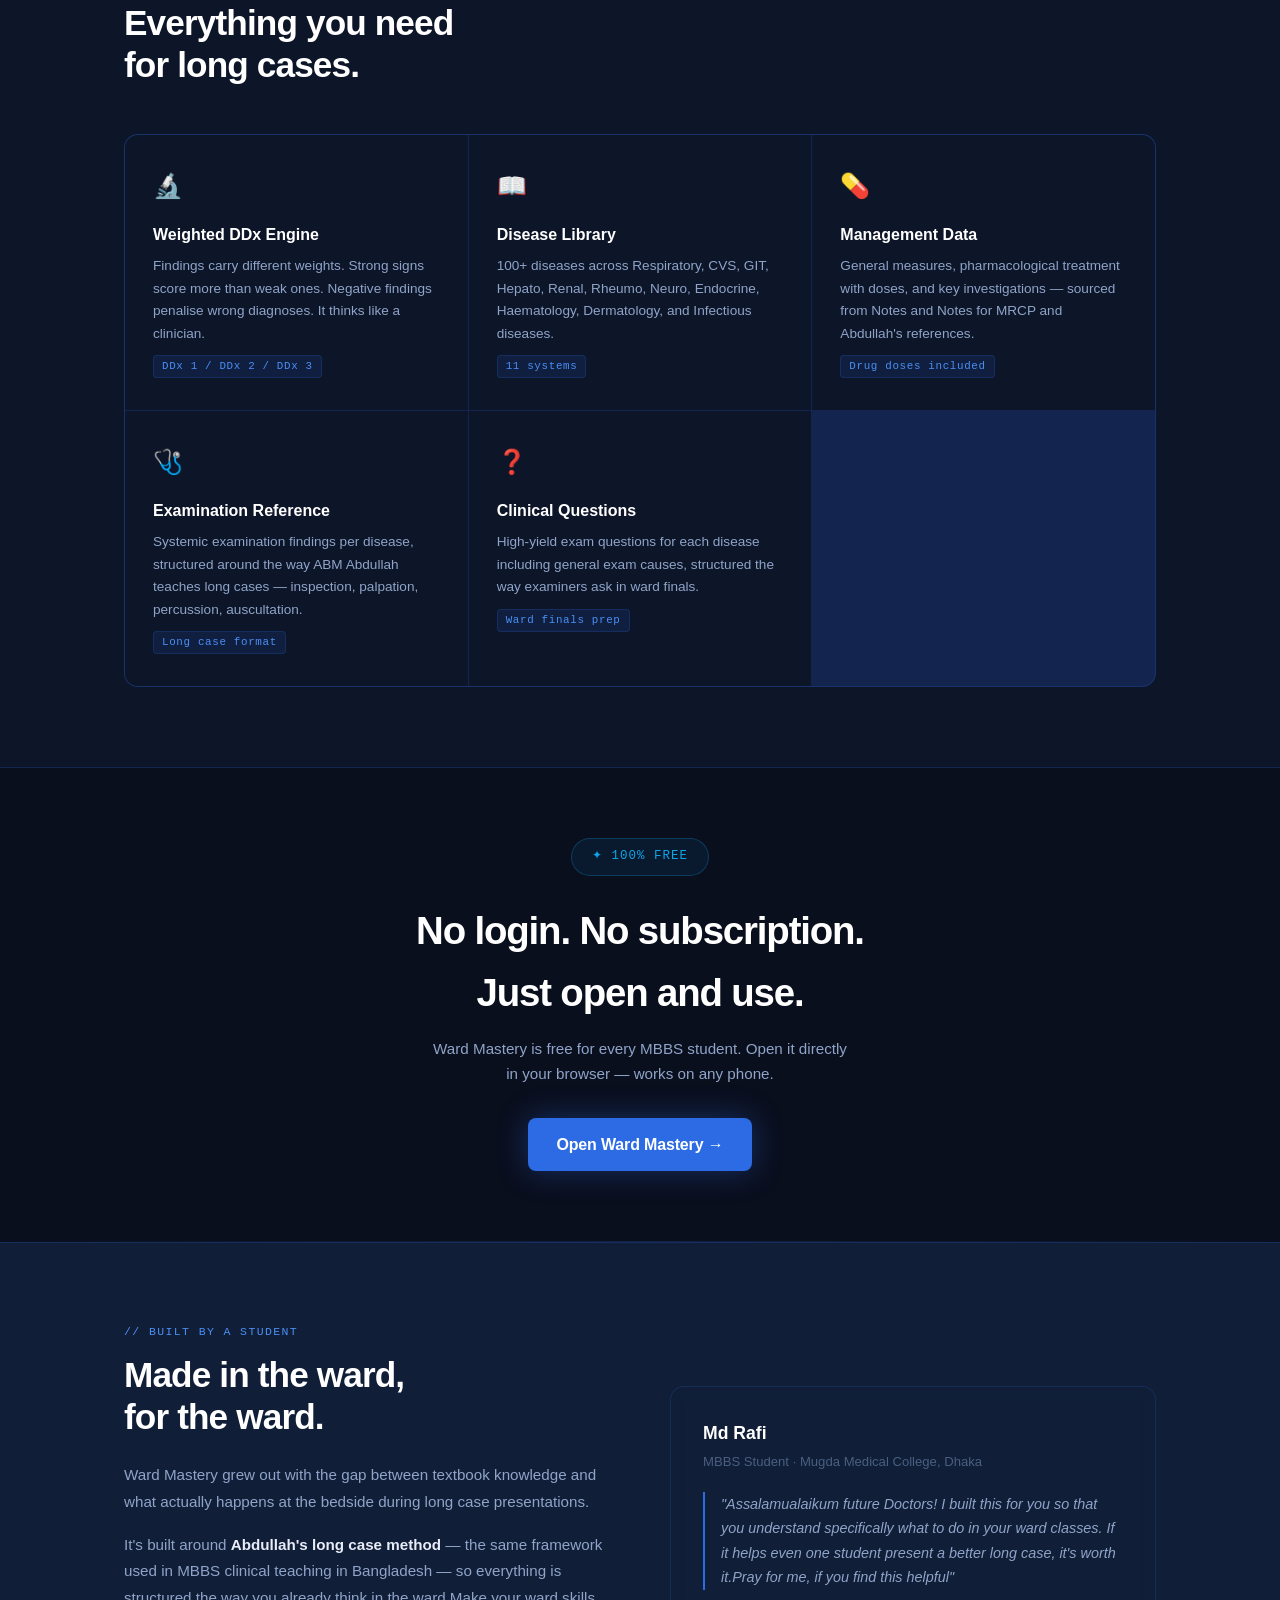
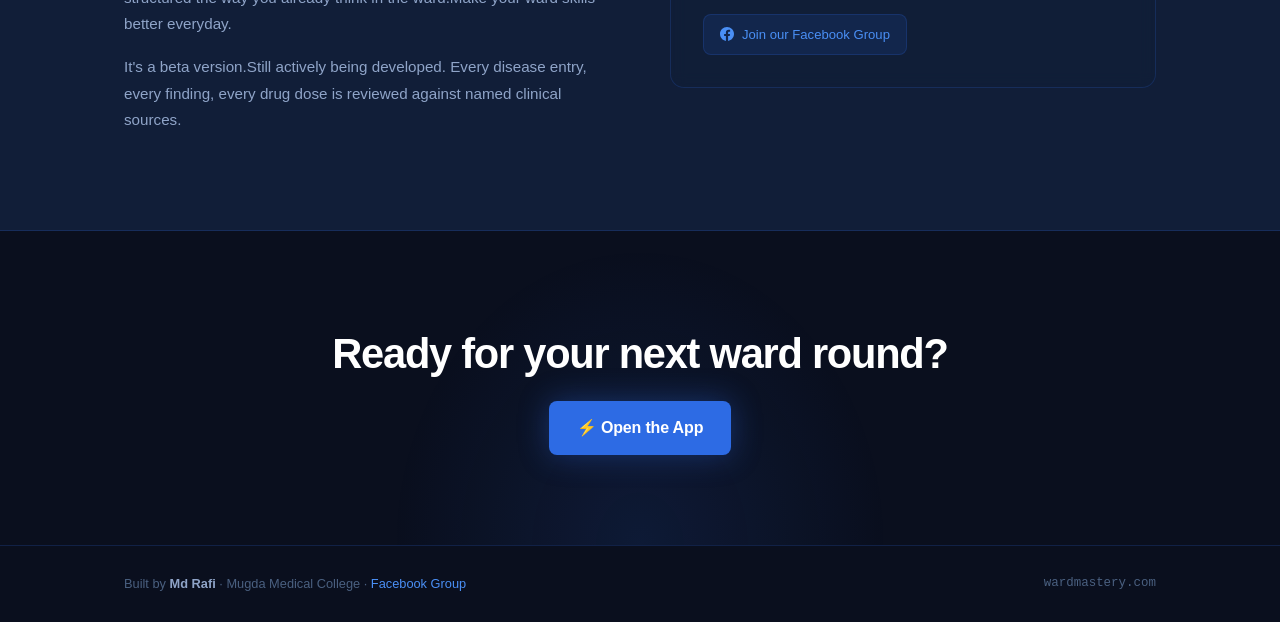
==== commit 295a5051: "Add files via upload" ====
--- a/index.html
+++ b/index.html
@@ -693,9 +693,9 @@
           <div class="about-card-quote">
             "Assalamualaikum future Doctors! I built this for you so that you understand specifically what to do in your ward classes. If it helps even one student present a better long case, it's worth it.Pray for me, if you find this helpful"
           </div>
-          <a href="https://www.facebook.com/mohammadrafi1302" target="_blank" rel="noopener" class="about-social">
+          <a href="https://facebook.com/groups/1547859900263732/" target="_blank" rel="noopener" class="about-social">
             <svg width="14" height="14" viewBox="0 0 24 24" fill="currentColor"><path d="M24 12.073c0-6.627-5.373-12-12-12s-12 5.373-12 12c0 5.99 4.388 10.954 10.125 11.854v-8.385H7.078v-3.47h3.047V9.43c0-3.007 1.792-4.669 4.533-4.669 1.312 0 2.686.235 2.686.235v2.953H15.83c-1.491 0-1.956.925-1.956 1.874v2.25h3.328l-.532 3.47h-2.796v8.385C19.612 23.027 24 18.062 24 12.073z"/></svg>
-            Connect on Facebook
+            Join our Facebook Group
           </a>
         </div>
       </div>
@@ -717,7 +717,7 @@
       <div class="footer-inner">
         <div class="footer-left">
           Built by <strong>Md Rafi</strong> · Mugda Medical College ·
-          <a href="https://www.facebook.com/mohammadrafi1302" target="_blank" rel="noopener" style="color:var(--accent-2)">Facebook</a>
+          <a href="https://facebook.com/groups/1547859900263732/" target="_blank" rel="noopener" style="color:var(--accent-2)">Facebook Group</a>
         </div>
         <div class="footer-right">wardmastery.com </div>
       </div>
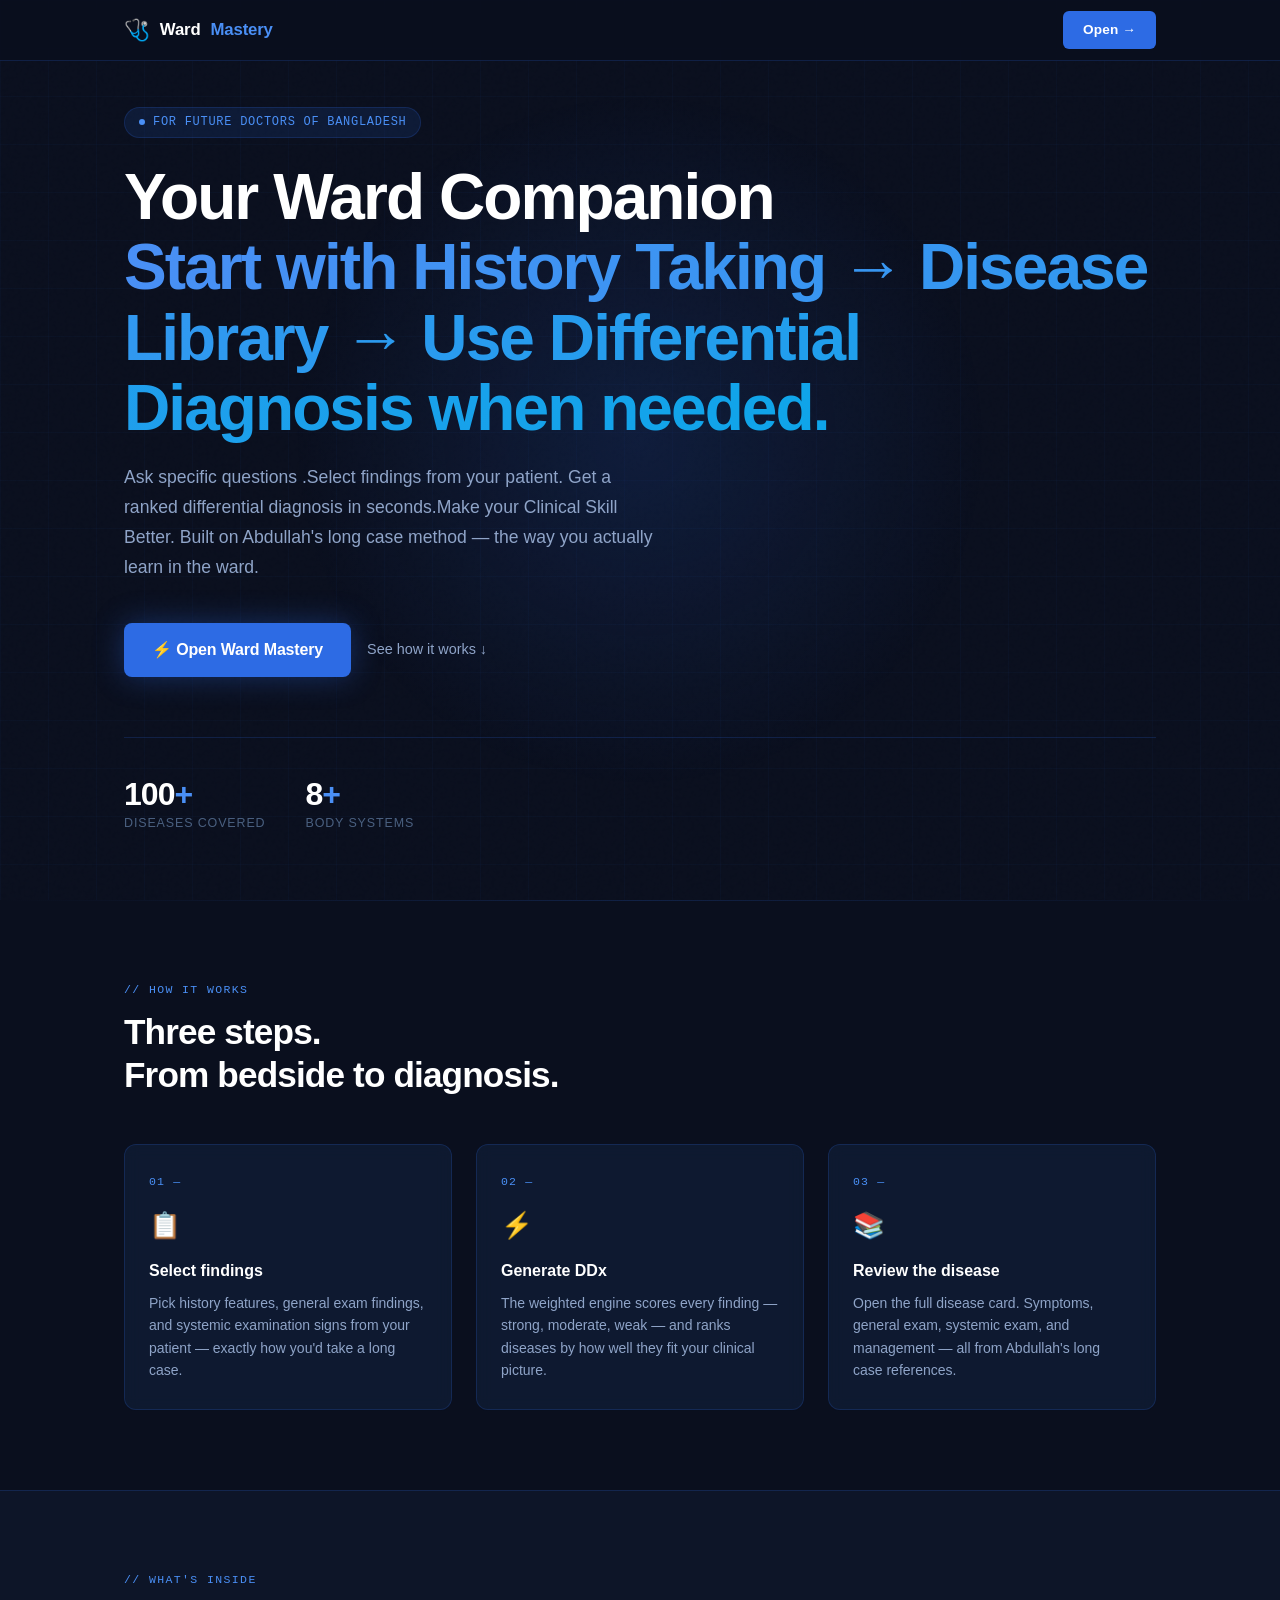
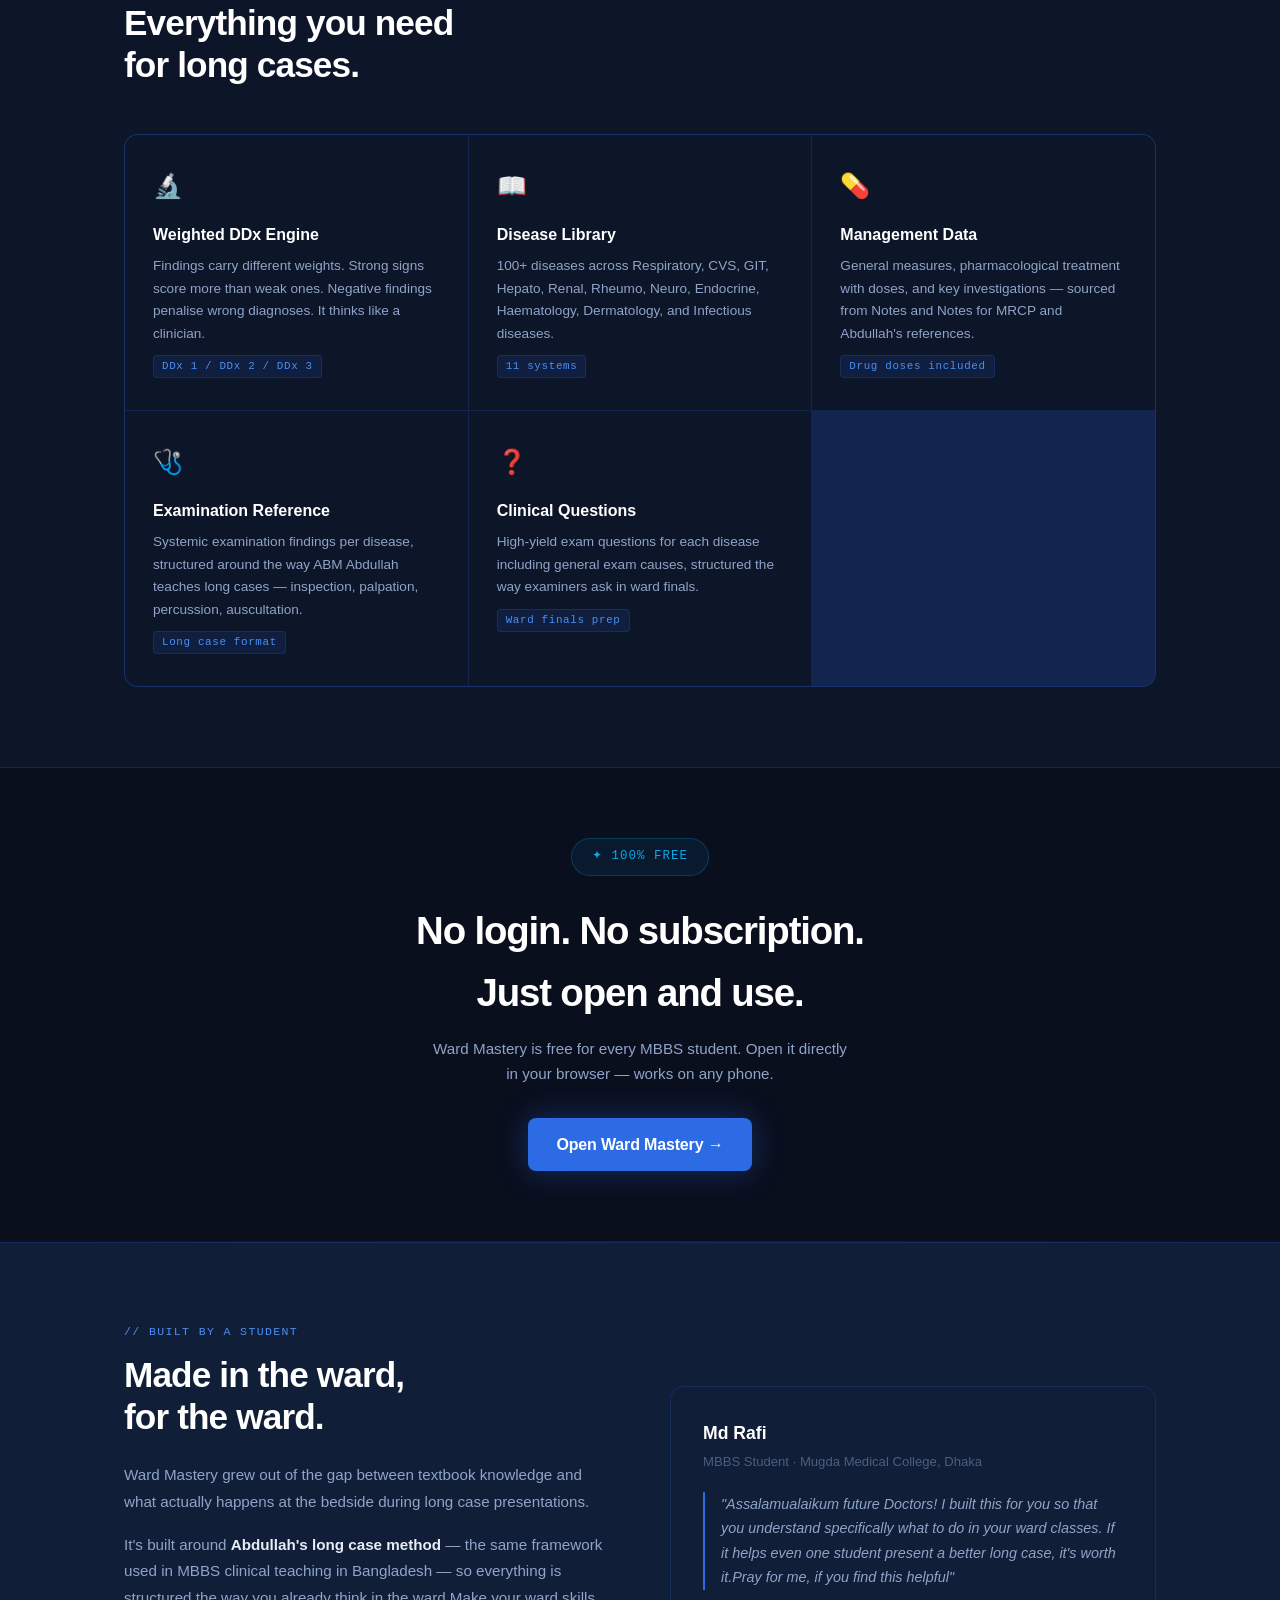
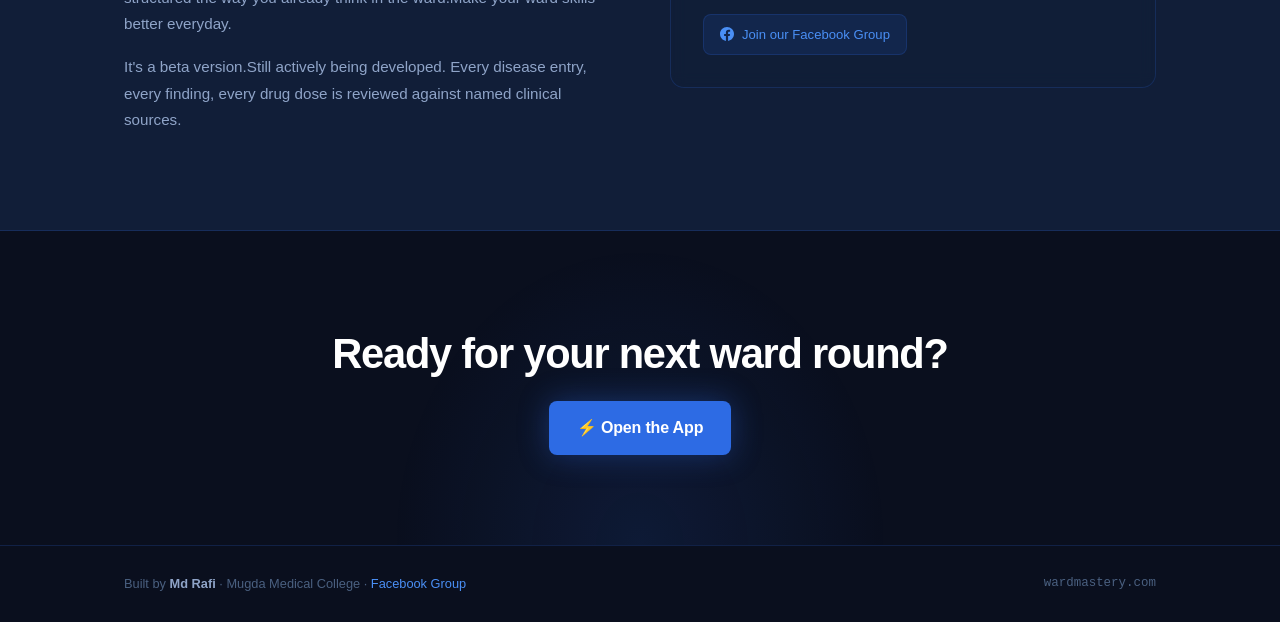
==== commit e42d6f1e: "Update index.html" ====
--- a/index.html
+++ b/index.html
@@ -6,6 +6,7 @@
 
   <!-- SEO -->
   <title>Ward Mastery — Clinical Diagnosis Tool for MBBS Students</title>
+  <link rel="icon" type="image/png" href="favicon.png">
   <meta name="description" content="Ward Mastery is a clinical diagnosis tool built for MBBS students to help in their ward classes such as - history taking and clinical examination. Weighted differential diagnosis engine, 100+ diseases, clinical examination references — all in one place." />
   <meta name="keywords" content="MBBS ward, clinical diagnosis, differential diagnosis, DDx, medical student Bangladesh, ward rounds, clinical medicine" />
   <meta name="author" content="Md Rafi, Mugda Medical College" />
@@ -683,7 +684,7 @@
         <div class="about-text">
           <div class="section-label">// built by a student</div>
           <h2 class="section-title" style="margin-bottom:24px">Made in the ward,<br />for the ward.</h2>
-          <p>Ward Mastery grew out with the gap between textbook knowledge and what actually happens at the bedside during long case presentations.</p>
+          <p>Ward Mastery grew out of the gap between textbook knowledge and what actually happens at the bedside during long case presentations.</p>
           <p>It's built around <strong>Abdullah's long case method</strong> — the same framework used in MBBS clinical teaching in Bangladesh — so everything is structured the way you already think in the ward.Make your ward skills better everyday.</p>
           <p>It's a beta version.Still actively being developed. Every disease entry, every finding, every drug dose is reviewed against named clinical sources.</p>
         </div>
